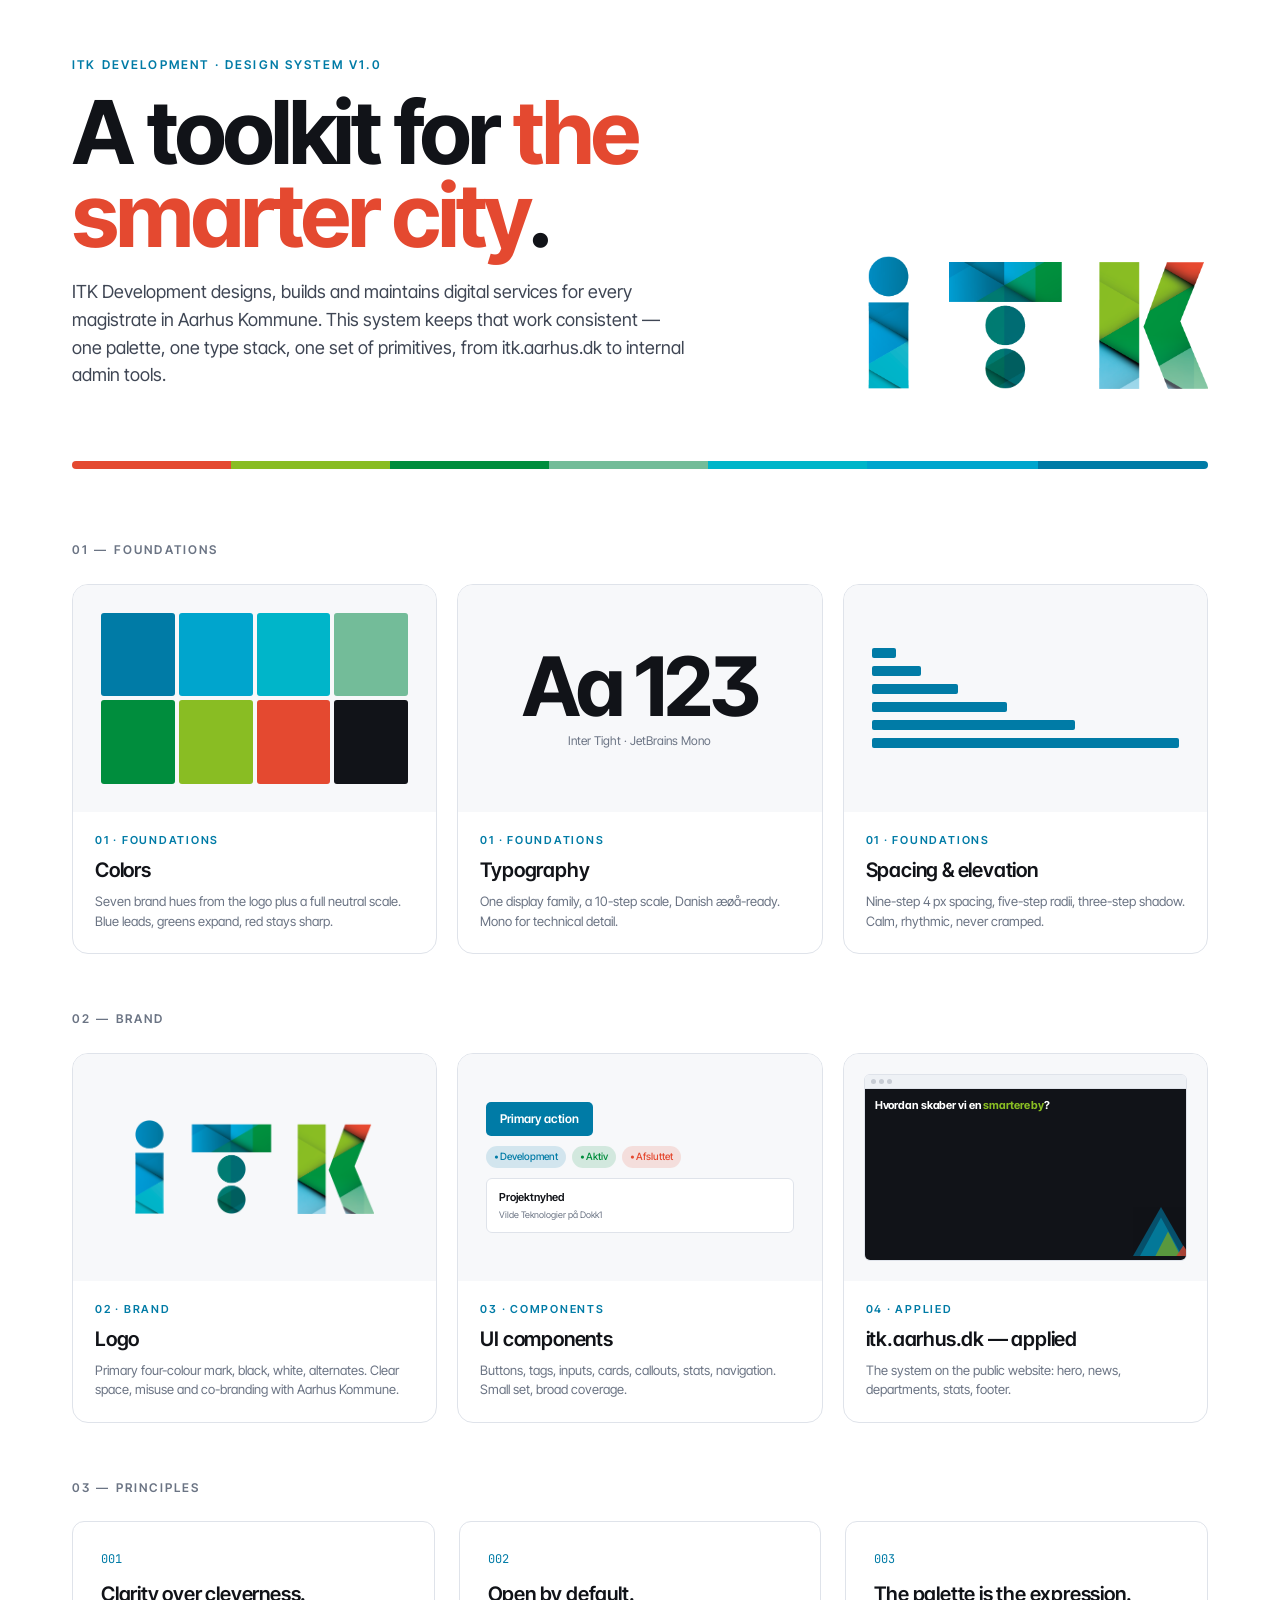
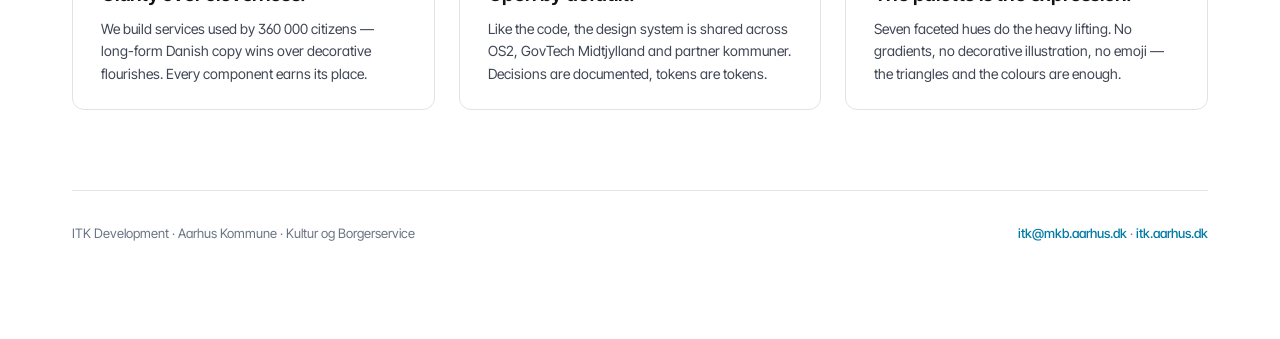
==== index.html @ 2197f385 "feat: initial ITK Development design system release Add tokens, reference pages, applied example, lo" ====
<!doctype html>
<html lang="en">
<head>
<meta charset="utf-8">
<title>ITK Development — Design System</title>
<link href="https://fonts.googleapis.com/css2?family=Inter+Tight:wght@400;500;600;700&family=JetBrains+Mono:wght@400;500&display=swap" rel="stylesheet">
<link rel="stylesheet" href="tokens.css">
<style>
  body { background: var(--itk-paper); }
  .shell { max-width: 1200px; margin: 0 auto; padding: 56px 32px 96px; }

  /* Masthead */
  .mast { display: grid; grid-template-columns: 1fr 380px; gap: 40px; margin-bottom: 72px; align-items: end; }
  .mast .eye { font-size: 12px; letter-spacing: 0.18em; text-transform: uppercase; color: var(--itk-blue); font-weight: 600; }
  .mast h1 { font-size: 88px; line-height: 0.95; letter-spacing: -0.035em; font-weight: 700; margin: 16px 0 20px; max-width: 820px; }
  .mast h1 em { font-style: normal; color: var(--itk-red); }
  .mast p { font-size: 18px; color: var(--itk-slate-700); max-width: 620px; line-height: 1.55; margin: 0; }
  .mast .logomark { display: flex; align-items: center; justify-content: flex-end; }
  .mast .logomark img { max-width: 100%; }

  /* Rainbow divider */
  .rainbow { height: 8px; border-radius: 999px; margin: 0 0 72px;
    background: linear-gradient(to right,
      var(--itk-red) 0 14%,
      var(--itk-lime) 14% 28%,
      var(--itk-green) 28% 42%,
      var(--itk-mint) 42% 56%,
      var(--itk-aqua) 56% 70%,
      var(--itk-cyan) 70% 85%,
      var(--itk-blue) 85% 100%);
  }

  /* Index grid */
  h2.sec { font-size: 12px; letter-spacing: 0.18em; text-transform: uppercase; color: var(--itk-slate-500); font-weight: 600; margin: 56px 0 24px; }
  .cards { display: grid; grid-template-columns: repeat(3, 1fr); gap: 20px; }
  .dcard { border: 1px solid var(--itk-slate-200); border-radius: 16px; overflow: hidden; text-decoration: none; color: inherit; display: flex; flex-direction: column; background: #fff; transition: transform .18s, box-shadow .18s, border-color .18s; }
  .dcard:hover { transform: translateY(-2px); box-shadow: var(--itk-shadow-2); border-color: var(--itk-slate-300); }
  .dcard .preview { aspect-ratio: 16/10; position: relative; overflow: hidden; background: var(--itk-slate-50); display: flex; align-items: center; justify-content: center; padding: 28px; }
  .dcard .meta { padding: 20px 22px 22px; }
  .dcard .idx { font-size: 11px; letter-spacing: 0.16em; text-transform: uppercase; color: var(--itk-blue); font-weight: 600; }
  .dcard h3 { font-size: 20px; margin: 6px 0 6px; letter-spacing: -0.01em; font-weight: 600; }
  .dcard p { font-size: 13px; color: var(--itk-slate-500); margin: 0; line-height: 1.5; }

  /* Preview miniatures */
  .mini-palette { display: grid; grid-template-columns: repeat(4, 1fr); grid-template-rows: repeat(2, 1fr); gap: 4px; width: 100%; height: 100%; }
  .mini-palette div { border-radius: 3px; }
  .mini-type { text-align: center; font-family: var(--itk-font-display); }
  .mini-type .big { font-size: 82px; font-weight: 700; letter-spacing: -0.04em; line-height: 1; color: var(--itk-ink); }
  .mini-type .alpha { font-size: 12px; color: var(--itk-slate-500); margin-top: 4px; }
  .mini-space { display: flex; flex-direction: column; gap: 8px; width: 100%; }
  .mini-space .r { height: 10px; background: var(--itk-blue); border-radius: 2px; }
  .mini-space .r:nth-child(1) { width: 8%; }
  .mini-space .r:nth-child(2) { width: 16%; }
  .mini-space .r:nth-child(3) { width: 28%; }
  .mini-space .r:nth-child(4) { width: 44%; }
  .mini-space .r:nth-child(5) { width: 66%; }
  .mini-space .r:nth-child(6) { width: 100%; }
  .mini-logo { max-width: 80%; max-height: 80%; }
  .mini-comp { display: flex; flex-direction: column; gap: 10px; align-items: flex-start; width: 100%; }
  .mini-comp .btn { background: var(--itk-blue); color: #fff; padding: 8px 14px; border-radius: 5px; font-size: 12px; font-weight: 600; }
  .mini-comp .chips { display: flex; gap: 6px; }
  .mini-comp .chip { padding: 3px 8px; border-radius: 999px; font-size: 10px; font-weight: 500; }
  .mini-comp .chip.g { background: rgba(0,141,61,0.15); color: var(--itk-green); }
  .mini-comp .chip.b { background: rgba(0,123,166,0.15); color: var(--itk-blue); }
  .mini-comp .chip.r { background: rgba(228,73,48,0.15); color: var(--itk-red); }
  .mini-comp .card { width: 100%; padding: 10px 12px; border: 1px solid var(--itk-slate-200); border-radius: 6px; background: #fff; }
  .mini-comp .card .t { font-size: 11px; font-weight: 600; }
  .mini-comp .card .s { font-size: 9px; color: var(--itk-slate-500); margin-top: 2px; }
  .mini-site { background: #fff; border: 1px solid var(--itk-slate-200); border-radius: 6px; width: 100%; height: 100%; overflow: hidden; display: flex; flex-direction: column; }
  .mini-site .bar { height: 14px; background: var(--itk-slate-100); border-bottom: 1px solid var(--itk-slate-200); display: flex; align-items: center; padding: 0 6px; gap: 3px; }
  .mini-site .bar span { width: 5px; height: 5px; border-radius: 50%; background: var(--itk-slate-300); }
  .mini-site .inner { flex: 1; padding: 10px; background: var(--itk-ink); color: #fff; position: relative; overflow: hidden; }
  .mini-site .inner h { display: block; font-size: 11px; font-weight: 700; line-height: 1.1; letter-spacing: -0.01em; }
  .mini-site .inner h em { font-style: normal; color: var(--itk-lime); }
  .mini-site .tri { position: absolute; bottom: -10px; right: -10px; width: 70px; height: 70px; opacity: 0.85; }

  /* Principles */
  .principles { display: grid; grid-template-columns: repeat(3, 1fr); gap: 24px; }
  .prin { padding: 28px 28px 24px; border: 1px solid var(--itk-slate-200); border-radius: 12px; }
  .prin .n { font-family: var(--itk-font-mono); font-size: 12px; color: var(--itk-blue); }
  .prin h4 { font-size: 20px; margin: 10px 0 8px; letter-spacing: -0.01em; font-weight: 600; }
  .prin p { font-size: 14px; color: var(--itk-slate-700); line-height: 1.6; margin: 0; }

  /* Meta footer */
  .meta-foot { margin-top: 80px; padding-top: 32px; border-top: 1px solid var(--itk-slate-200); display: flex; justify-content: space-between; font-size: 13px; color: var(--itk-slate-500); }
  .meta-foot a { color: var(--itk-blue); text-decoration: none; font-weight: 500; }
</style>
</head>
<body>

<div class="shell">

  <div class="mast">
    <div>
      <div class="eye">ITK Development · Design System v1.0</div>
      <h1>A toolkit for <em>the smarter city</em>.</h1>
      <p>ITK Development designs, builds and maintains digital services for every magistrate in Aarhus Kommune. This system keeps that work consistent — one palette, one type stack, one set of primitives, from itk.aarhus.dk to internal admin tools.</p>
    </div>
    <div class="logomark">
      <img src="assets/logos/itk-4f-1.png" alt="ITK primary logo" style="max-width: 340px;">
    </div>
  </div>

  <div class="rainbow"></div>

  <h2 class="sec">01 — Foundations</h2>
  <div class="cards">
    <a class="dcard" href="tokens/colors.html">
      <div class="preview">
        <div class="mini-palette">
          <div style="background: var(--itk-blue)"></div>
          <div style="background: var(--itk-cyan)"></div>
          <div style="background: var(--itk-aqua)"></div>
          <div style="background: var(--itk-mint)"></div>
          <div style="background: var(--itk-green)"></div>
          <div style="background: var(--itk-lime)"></div>
          <div style="background: var(--itk-red)"></div>
          <div style="background: var(--itk-ink)"></div>
        </div>
      </div>
      <div class="meta">
        <div class="idx">01 · Foundations</div>
        <h3>Colors</h3>
        <p>Seven brand hues from the logo plus a full neutral scale. Blue leads, greens expand, red stays sharp.</p>
      </div>
    </a>

    <a class="dcard" href="tokens/typography.html">
      <div class="preview">
        <div class="mini-type">
          <div class="big">Aa 123</div>
          <div class="alpha">Inter Tight · JetBrains Mono</div>
        </div>
      </div>
      <div class="meta">
        <div class="idx">01 · Foundations</div>
        <h3>Typography</h3>
        <p>One display family, a 10-step scale, Danish æøå-ready. Mono for technical detail.</p>
      </div>
    </a>

    <a class="dcard" href="tokens/spacing.html">
      <div class="preview">
        <div class="mini-space">
          <div class="r"></div><div class="r"></div><div class="r"></div>
          <div class="r"></div><div class="r"></div><div class="r"></div>
        </div>
      </div>
      <div class="meta">
        <div class="idx">01 · Foundations</div>
        <h3>Spacing &amp; elevation</h3>
        <p>Nine-step 4&thinsp;px spacing, five-step radii, three-step shadow. Calm, rhythmic, never cramped.</p>
      </div>
    </a>
  </div>

  <h2 class="sec">02 — Brand</h2>
  <div class="cards">
    <a class="dcard" href="tokens/logo.html">
      <div class="preview" style="padding: 32px;">
        <img class="mini-logo" src="assets/logos/itk-4f-1.png" alt="">
      </div>
      <div class="meta">
        <div class="idx">02 · Brand</div>
        <h3>Logo</h3>
        <p>Primary four-colour mark, black, white, alternates. Clear space, misuse and co-branding with Aarhus Kommune.</p>
      </div>
    </a>

    <a class="dcard" href="tokens/components.html">
      <div class="preview">
        <div class="mini-comp">
          <div class="btn">Primary action</div>
          <div class="chips">
            <div class="chip b">• Development</div>
            <div class="chip g">• Aktiv</div>
            <div class="chip r">• Afsluttet</div>
          </div>
          <div class="card">
            <div class="t">Projektnyhed</div>
            <div class="s">Vilde Teknologier på Dokk1</div>
          </div>
        </div>
      </div>
      <div class="meta">
        <div class="idx">03 · Components</div>
        <h3>UI components</h3>
        <p>Buttons, tags, inputs, cards, callouts, stats, navigation. Small set, broad coverage.</p>
      </div>
    </a>

    <a class="dcard" href="examples/website.html">
      <div class="preview" style="padding: 20px;">
        <div class="mini-site">
          <div class="bar"><span></span><span></span><span></span></div>
          <div class="inner">
            <h>Hvordan skaber vi en <em>smartere by</em>?</h>
            <svg class="tri" viewBox="0 0 100 100">
              <polygon points="50,10 90,80 10,80" fill="#007BA6" opacity=".7"/>
              <polygon points="50,25 80,80 20,80" fill="#00A5CD" opacity=".65"/>
              <polygon points="60,45 78,80 42,80" fill="#89BD23" opacity=".75"/>
              <polygon points="82,65 92,80 72,80" fill="#E44930" opacity=".85"/>
            </svg>
          </div>
        </div>
      </div>
      <div class="meta">
        <div class="idx">04 · Applied</div>
        <h3>itk.aarhus.dk — applied</h3>
        <p>The system on the public website: hero, news, departments, stats, footer.</p>
      </div>
    </a>
  </div>

  <h2 class="sec">03 — Principles</h2>
  <div class="principles">
    <div class="prin">
      <div class="n">001</div>
      <h4>Clarity over cleverness.</h4>
      <p>We build services used by 360 000 citizens — long-form Danish copy wins over decorative flourishes. Every component earns its place.</p>
    </div>
    <div class="prin">
      <div class="n">002</div>
      <h4>Open by default.</h4>
      <p>Like the code, the design system is shared across OS2, GovTech Midtjylland and partner kommuner. Decisions are documented, tokens are tokens.</p>
    </div>
    <div class="prin">
      <div class="n">003</div>
      <h4>The palette is the expression.</h4>
      <p>Seven faceted hues do the heavy lifting. No gradients, no decorative illustration, no emoji — the triangles and the colours are enough.</p>
    </div>
  </div>

  <div class="meta-foot">
    <div>ITK Development · Aarhus Kommune · Kultur og Borgerservice</div>
    <div><a href="mailto:itk@mkb.aarhus.dk">itk@mkb.aarhus.dk</a> · <a href="https://itk.aarhus.dk">itk.aarhus.dk</a></div>
  </div>
</div>

</body>
</html>
---- tokens.css ----
/* =============================================================
   ITK Development — Design Tokens
   Colors extracted from the official ITK Farvekoder document.
   ============================================================= */

:root {
  /* ---- Brand palette (from Farvekoder.pptx) ------------------ */
  --itk-red:         #E44930;  /* rgb(228, 73, 48)   */
  --itk-lime:        #89BD23;  /* rgb(137,189, 35)   */
  --itk-mint:        #73BC99;  /* rgb(115,188,153)   */
  --itk-blue:        #007BA6;  /* rgb(  0,123,166)   — primary */
  --itk-cyan:        #00A5CD;  /* rgb(  0,165,205)   */
  --itk-aqua:        #00B5C9;  /* rgb(  0,181,201)   */
  --itk-green:       #008D3D;  /* rgb(  0,141, 61)   */

  /* ---- Functional roles ------------------------------------- */
  --itk-primary:          var(--itk-blue);
  --itk-primary-hover:    #006385;
  --itk-accent:           var(--itk-red);

  /* ---- Neutral scale ---------------------------------------- */
  --itk-ink:         #111318;   /* body copy, logo "Sort" */
  --itk-ink-soft:    #2a2f38;
  --itk-slate-700:   #3f4654;
  --itk-slate-500:   #6b7484;
  --itk-slate-300:   #c7ccd4;
  --itk-slate-200:   #dfe3ea;
  --itk-slate-100:   #eef1f5;
  --itk-slate-50:    #f7f8fa;
  --itk-paper:       #ffffff;

  /* ---- Surfaces --------------------------------------------- */
  --itk-bg:          var(--itk-paper);
  --itk-bg-muted:    var(--itk-slate-50);
  --itk-bg-inverse:  var(--itk-ink);

  /* ---- Type stack ------------------------------------------- */
  --itk-font-sans: "Inter Tight", "Helvetica Neue", Arial, sans-serif;
  --itk-font-display: "Inter Tight", "Helvetica Neue", Arial, sans-serif;
  --itk-font-mono: "JetBrains Mono", ui-monospace, SFMono-Regular, Menlo, monospace;

  /* ---- Type scale (modular, base 16) ------------------------ */
  --itk-text-xs:   12px;
  --itk-text-sm:   14px;
  --itk-text-base: 16px;
  --itk-text-md:   18px;
  --itk-text-lg:   22px;
  --itk-text-xl:   28px;
  --itk-text-2xl:  36px;
  --itk-text-3xl:  48px;
  --itk-text-4xl:  64px;
  --itk-text-5xl:  88px;

  /* ---- Spacing (4px base) ----------------------------------- */
  --itk-space-1:  4px;
  --itk-space-2:  8px;
  --itk-space-3: 12px;
  --itk-space-4: 16px;
  --itk-space-5: 24px;
  --itk-space-6: 32px;
  --itk-space-7: 48px;
  --itk-space-8: 64px;
  --itk-space-9: 96px;

  /* ---- Radii ------------------------------------------------ */
  --itk-radius-0: 0;
  --itk-radius-1: 2px;
  --itk-radius-2: 6px;
  --itk-radius-3: 10px;
  --itk-radius-4: 16px;
  --itk-radius-pill: 999px;

  /* ---- Elevation -------------------------------------------- */
  --itk-shadow-1: 0 1px 2px rgba(17,19,24,0.06);
  --itk-shadow-2: 0 4px 10px -2px rgba(17,19,24,0.08), 0 2px 4px -1px rgba(17,19,24,0.04);
  --itk-shadow-3: 0 16px 32px -12px rgba(17,19,24,0.18), 0 4px 8px -2px rgba(17,19,24,0.06);

  /* ---- Focus ring ------------------------------------------- */
  --itk-focus: 0 0 0 3px rgba(0,123,166,0.35);

  /* ---- Layout ----------------------------------------------- */
  --itk-container: 1200px;
  --itk-gutter: 24px;
}

/* Base reset-ish */
*,*::before,*::after { box-sizing: border-box; }
html, body { margin: 0; padding: 0; }
body {
  font-family: var(--itk-font-sans);
  color: var(--itk-ink);
  background: var(--itk-bg);
  -webkit-font-smoothing: antialiased;
  font-feature-settings: "cv11","ss01";
  line-height: 1.55;
}
a { color: var(--itk-primary); text-decoration: underline; text-underline-offset: 3px; }
a:hover { color: var(--itk-primary-hover); }
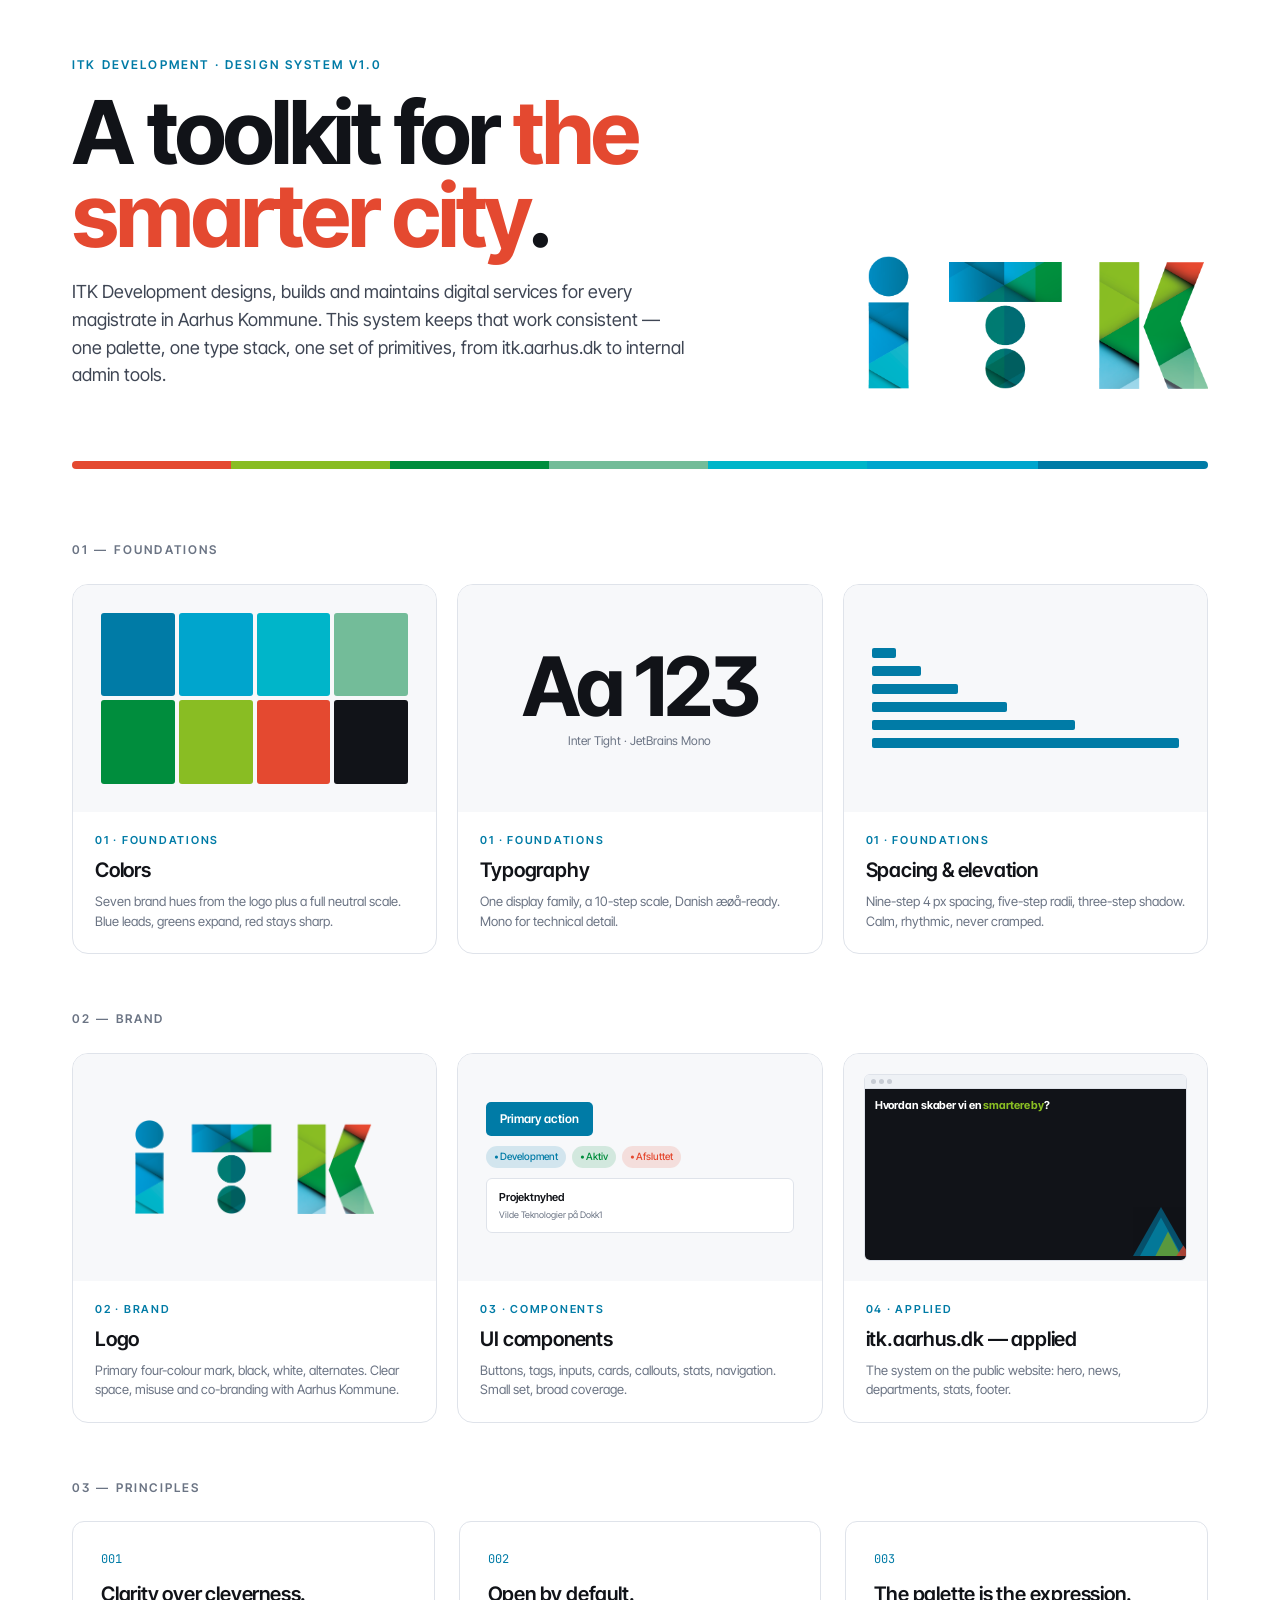
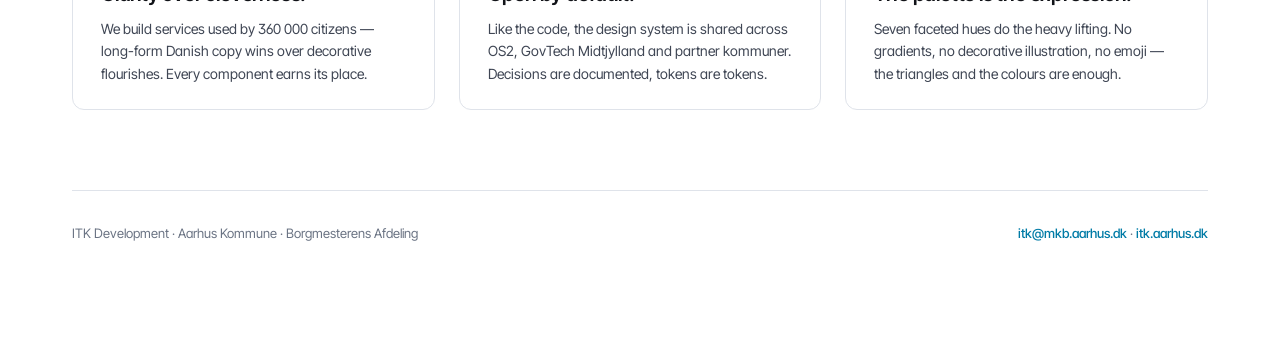
==== commit bc99af90: "docs: ITK Development now part of Borgmesterens Afdeling ITK Development moved from Kultur og Borger" ====
--- a/index.html
+++ b/index.html
@@ -232,7 +232,7 @@
   </div>
 
   <div class="meta-foot">
-    <div>ITK Development · Aarhus Kommune · Kultur og Borgerservice</div>
+    <div>ITK Development · Aarhus Kommune · Borgmesterens Afdeling</div>
     <div><a href="mailto:itk@mkb.aarhus.dk">itk@mkb.aarhus.dk</a> · <a href="https://itk.aarhus.dk">itk.aarhus.dk</a></div>
   </div>
 </div>
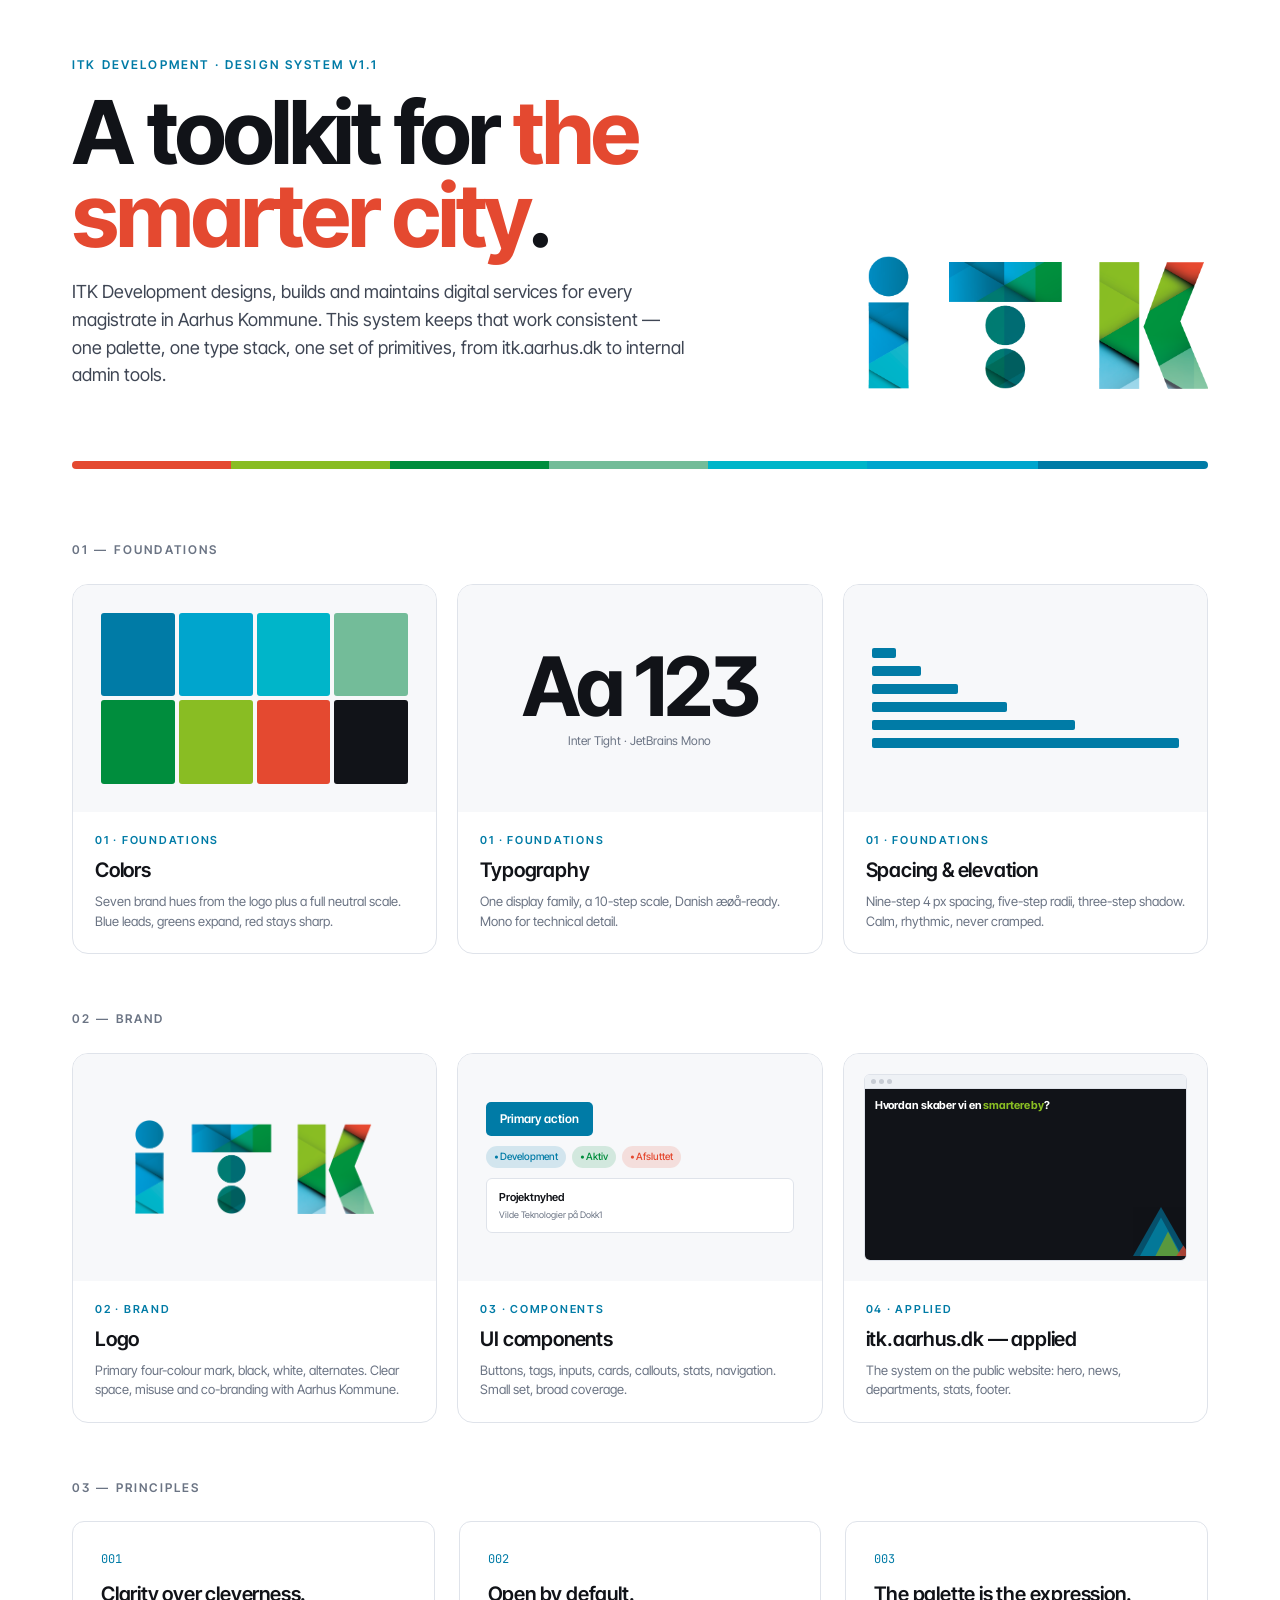
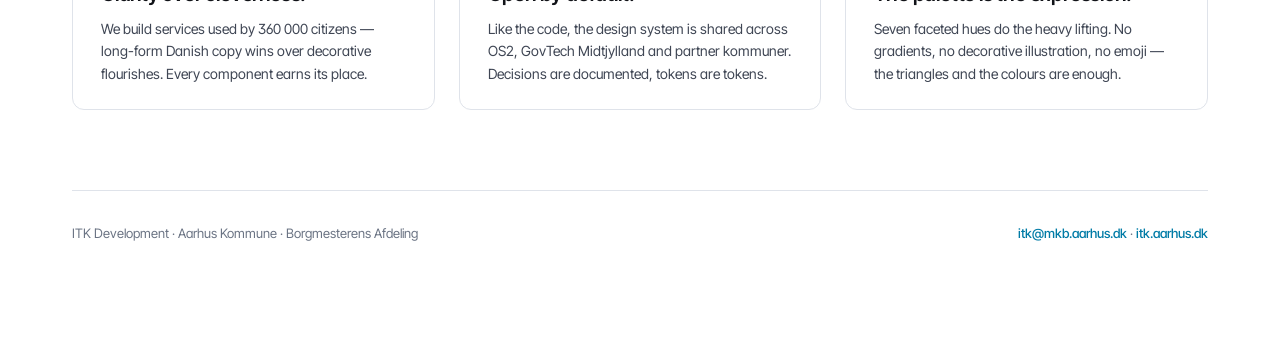
==== commit 286e2ba5: "chore: release v1.1.0 - Add VERSION file as the version source of truth (no package.json — static re" ====
--- a/index.html
+++ b/index.html
@@ -92,7 +92,7 @@
 
   <div class="mast">
     <div>
-      <div class="eye">ITK Development · Design System v1.0</div>
+      <div class="eye">ITK Development · Design System v1.1</div>
       <h1>A toolkit for <em>the smarter city</em>.</h1>
       <p>ITK Development designs, builds and maintains digital services for every magistrate in Aarhus Kommune. This system keeps that work consistent — one palette, one type stack, one set of primitives, from itk.aarhus.dk to internal admin tools.</p>
     </div>
